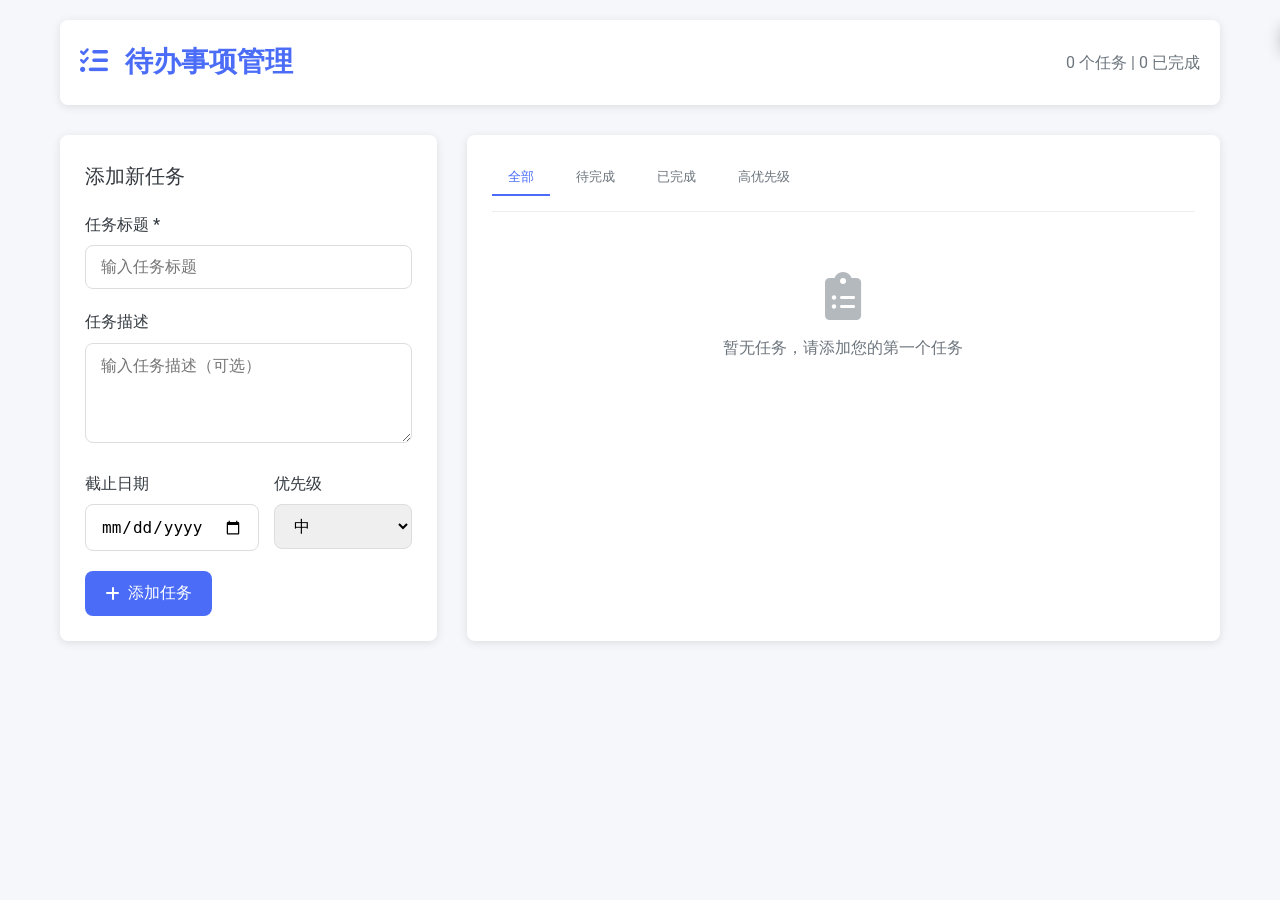
==== index.html @ 93b29b3c "add todolist" ====
<!DOCTYPE html>
<html lang="zh-CN">
<head>
    <meta charset="UTF-8">
    <meta name="viewport" content="width=device-width, initial-scale=1.0">
    <title>待办事项管理</title>
    <link rel="stylesheet" href="styles.css">
    <link href="https://fonts.googleapis.com/css2?family=Roboto:wght@300;400;500;700&display=swap" rel="stylesheet">
    <link rel="stylesheet" href="https://cdnjs.cloudflare.com/ajax/libs/font-awesome/6.0.0-beta3/css/all.min.css">
</head>
<body>
    <div class="container">
        <header class="header">
            <h1><i class="fas fa-tasks"></i> 待办事项管理</h1>
            <div class="header-stats">
                <span id="totalTasks">0</span> 个任务 | 
                <span id="completedTasks">0</span> 已完成
            </div>
        </header>

        <main class="main-content">
            <section class="task-form-section">
                <h2>添加新任务</h2>
                <form id="taskForm" class="task-form">
                    <div class="form-group">
                        <label for="taskTitle">任务标题 *</label>
                        <input type="text" id="taskTitle" placeholder="输入任务标题" required>
                    </div>
                    
                    <div class="form-group">
                        <label for="taskDescription">任务描述</label>
                        <textarea id="taskDescription" placeholder="输入任务描述（可选）"></textarea>
                    </div>
                    
                    <div class="form-row">
                        <div class="form-group">
                            <label for="taskDeadline">截止日期</label>
                            <input type="date" id="taskDeadline">
                        </div>
                        
                        <div class="form-group">
                            <label for="taskPriority">优先级</label>
                            <select id="taskPriority">
                                <option value="low">低</option>
                                <option value="medium" selected>中</option>
                                <option value="high">高</option>
                            </select>
                        </div>
                    </div>
                    
                    <button type="submit" class="btn btn-primary">
                        <i class="fas fa-plus"></i> 添加任务
                    </button>
                </form>
            </section>

            <section class="task-list-section">
                <div class="task-filters">
                    <button class="filter-btn active" data-filter="all">全部</button>
                    <button class="filter-btn" data-filter="pending">待完成</button>
                    <button class="filter-btn" data-filter="completed">已完成</button>
                    <button class="filter-btn" data-filter="high">高优先级</button>
                </div>
                
                <div id="taskList" class="task-list">
                    <!-- 任务列表将在这里动态生成 -->
                </div>
                
                <div id="emptyState" class="empty-state">
                    <i class="fas fa-clipboard-list"></i>
                    <p>暂无任务，请添加您的第一个任务</p>
                </div>
            </section>
        </main>
    </div>

    <!-- 编辑任务模态框 -->
    <div id="editModal" class="modal">
        <div class="modal-content">
            <div class="modal-header">
                <h3>编辑任务</h3>
                <span class="close-btn" id="closeModal">&times;</span>
            </div>
            <form id="editForm" class="modal-body">
                <input type="hidden" id="editTaskId">
                
                <div class="form-group">
                    <label for="editTaskTitle">任务标题 *</label>
                    <input type="text" id="editTaskTitle" required>
                </div>
                
                <div class="form-group">
                    <label for="editTaskDescription">任务描述</label>
                    <textarea id="editTaskDescription"></textarea>
                </div>
                
                <div class="form-row">
                    <div class="form-group">
                        <label for="editTaskDeadline">截止日期</label>
                        <input type="date" id="editTaskDeadline">
                    </div>
                    
                    <div class="form-group">
                        <label for="editTaskPriority">优先级</label>
                        <select id="editTaskPriority">
                            <option value="low">低</option>
                            <option value="medium">中</option>
                            <option value="high">高</option>
                        </select>
                    </div>
                </div>
                
                <div class="form-group">
                    <label for="editTaskStatus">任务状态</label>
                    <select id="editTaskStatus">
                        <option value="pending">待完成</option>
                        <option value="completed">已完成</option>
                    </select>
                </div>
                
                <div class="modal-footer">
                    <button type="button" class="btn btn-secondary" id="cancelEdit">取消</button>
                    <button type="submit" class="btn btn-primary">保存更改</button>
                </div>
            </form>
        </div>
    </div>

    <!-- 删除确认模态框 -->
    <div id="deleteModal" class="modal">
        <div class="modal-content modal-sm">
            <div class="modal-header">
                <h3>确认删除</h3>
                <span class="close-btn" id="closeDeleteModal">&times;</span>
            </div>
            <div class="modal-body">
                <p>您确定要删除这个任务吗？此操作无法撤销。</p>
            </div>
            <div class="modal-footer">
                <button class="btn btn-secondary" id="cancelDelete">取消</button>
                <button class="btn btn-danger" id="confirmDelete">删除</button>
            </div>
        </div>
    </div>

    <!-- 通知提示 -->
    <div id="notification" class="notification"></div>

    <script src="script.js"></script>
</body>
</html>
---- styles.css ----
/* 全局样式 */
:root {
    --primary-color: #4a6cf7;
    --primary-dark: #3a5bd9;
    --secondary-color: #6c757d;
    --success-color: #28a745;
    --danger-color: #dc3545;
    --warning-color: #ffc107;
    --info-color: #17a2b8;
    --light-color: #f8f9fa;
    --dark-color: #343a40;
    --gray-color: #6c757d;
    --border-radius: 8px;
    --box-shadow: 0 2px 10px rgba(0, 0, 0, 0.1);
    --transition: all 0.3s ease;
}

* {
    margin: 0;
    padding: 0;
    box-sizing: border-box;
}

body {
    font-family: 'Roboto', sans-serif;
    background-color: #f5f7fa;
    color: #333;
    line-height: 1.6;
}

.container {
    max-width: 1200px;
    margin: 0 auto;
    padding: 20px;
}

/* 头部样式 */
.header {
    display: flex;
    justify-content: space-between;
    align-items: center;
    margin-bottom: 30px;
    padding: 20px;
    background-color: white;
    border-radius: var(--border-radius);
    box-shadow: var(--box-shadow);
}

.header h1 {
    color: var(--primary-color);
    font-size: 28px;
    font-weight: 700;
}

.header h1 i {
    margin-right: 10px;
}

.header-stats {
    color: var(--gray-color);
    font-size: 16px;
}

/* 主要内容区域 */
.main-content {
    display: grid;
    grid-template-columns: 1fr 2fr;
    gap: 30px;
}

/* 表单区域 */
.task-form-section {
    background-color: white;
    padding: 25px;
    border-radius: var(--border-radius);
    box-shadow: var(--box-shadow);
    height: fit-content;
}

.task-form-section h2 {
    margin-bottom: 20px;
    color: var(--dark-color);
    font-size: 20px;
    font-weight: 500;
}

.form-group {
    margin-bottom: 20px;
}

.form-group label {
    display: block;
    margin-bottom: 8px;
    font-weight: 500;
    color: var(--dark-color);
}

.form-group input,
.form-group textarea,
.form-group select {
    width: 100%;
    padding: 12px 15px;
    border: 1px solid #ddd;
    border-radius: var(--border-radius);
    font-size: 16px;
    transition: var(--transition);
}

.form-group input:focus,
.form-group textarea:focus,
.form-group select:focus {
    border-color: var(--primary-color);
    outline: none;
    box-shadow: 0 0 0 3px rgba(74, 108, 247, 0.2);
}

.form-group textarea {
    resize: vertical;
    min-height: 100px;
}

.form-row {
    display: grid;
    grid-template-columns: 1fr 1fr;
    gap: 15px;
}

/* 按钮样式 */
.btn {
    display: inline-flex;
    align-items: center;
    justify-content: center;
    padding: 12px 20px;
    border: none;
    border-radius: var(--border-radius);
    font-size: 16px;
    font-weight: 500;
    cursor: pointer;
    transition: var(--transition);
    text-decoration: none;
}

.btn i {
    margin-right: 8px;
}

.btn-primary {
    background-color: var(--primary-color);
    color: white;
}

.btn-primary:hover {
    background-color: var(--primary-dark);
}

.btn-secondary {
    background-color: var(--secondary-color);
    color: white;
}

.btn-danger {
    background-color: var(--danger-color);
    color: white;
}

/* 任务列表区域 */
.task-list-section {
    background-color: white;
    padding: 25px;
    border-radius: var(--border-radius);
    box-shadow: var(--box-shadow);
}

.task-filters {
    display: flex;
    margin-bottom: 20px;
    border-bottom: 1px solid #eee;
    padding-bottom: 15px;
}

.filter-btn {
    padding: 8px 16px;
    margin-right: 10px;
    background: none;
    border: none;
    border-bottom: 2px solid transparent;
    color: var(--gray-color);
    font-weight: 500;
    cursor: pointer;
    transition: var(--transition);
}

.filter-btn:hover {
    color: var(--primary-color);
}

.filter-btn.active {
    color: var(--primary-color);
    border-bottom-color: var(--primary-color);
}

.task-list {
    display: flex;
    flex-direction: column;
    gap: 15px;
}

.task-item {
    padding: 20px;
    border-radius: var(--border-radius);
    background-color: #f9f9f9;
    border-left: 4px solid var(--primary-color);
    transition: var(--transition);
}

.task-item:hover {
    transform: translateY(-2px);
    box-shadow: var(--box-shadow);
}

.task-item.completed {
    opacity: 0.7;
    border-left-color: var(--success-color);
}

.task-item.high-priority {
    border-left-color: var(--danger-color);
}

.task-item.medium-priority {
    border-left-color: var(--warning-color);
}

.task-item.low-priority {
    border-left-color: var(--info-color);
}

.task-header {
    display: flex;
    justify-content: space-between;
    align-items: center;
    margin-bottom: 10px;
}

.task-title {
    font-size: 18px;
    font-weight: 500;
    color: var(--dark-color);
}

.task-item.completed .task-title {
    text-decoration: line-through;
    color: var(--gray-color);
}

.task-actions {
    display: flex;
    gap: 10px;
}

.task-btn {
    background: none;
    border: none;
    color: var(--gray-color);
    cursor: pointer;
    font-size: 16px;
    transition: var(--transition);
}

.task-btn:hover {
    color: var(--primary-color);
}

.task-btn.delete:hover {
    color: var(--danger-color);
}

.task-description {
    margin-bottom: 15px;
    color: var(--gray-color);
    font-size: 14px;
}

.task-meta {
    display: flex;
    justify-content: space-between;
    font-size: 14px;
    color: var(--gray-color);
}

.task-deadline {
    display: flex;
    align-items: center;
}

.task-deadline i {
    margin-right: 5px;
}

.task-deadline.overdue {
    color: var(--danger-color);
    font-weight: 500;
}

.priority-badge {
    padding: 3px 8px;
    border-radius: 12px;
    font-size: 12px;
    font-weight: 500;
    text-transform: uppercase;
}

.priority-high {
    background-color: rgba(220, 53, 69, 0.1);
    color: var(--danger-color);
}

.priority-medium {
    background-color: rgba(255, 193, 7, 0.1);
    color: var(--warning-color);
}

.priority-low {
    background-color: rgba(23, 162, 184, 0.1);
    color: var(--info-color);
}

.empty-state {
    text-align: center;
    padding: 40px 20px;
    color: var(--gray-color);
}

.empty-state i {
    font-size: 48px;
    margin-bottom: 15px;
    opacity: 0.5;
}

/* 模态框样式 */
.modal {
    display: none;
    position: fixed;
    top: 0;
    left: 0;
    width: 100%;
    height: 100%;
    background-color: rgba(0, 0, 0, 0.5);
    z-index: 1000;
    align-items: center;
    justify-content: center;
}

.modal.show {
    display: flex;
}

.modal-content {
    background-color: white;
    border-radius: var(--border-radius);
    box-shadow: 0 5px 15px rgba(0, 0, 0, 0.3);
    width: 90%;
    max-width: 600px;
    max-height: 90vh;
    overflow-y: auto;
}

.modal-content.modal-sm {
    max-width: 400px;
}

.modal-header {
    display: flex;
    justify-content: space-between;
    align-items: center;
    padding: 20px;
    border-bottom: 1px solid #eee;
}

.modal-header h3 {
    margin: 0;
    font-size: 20px;
    font-weight: 500;
}

.close-btn {
    font-size: 24px;
    background: none;
    border: none;
    cursor: pointer;
    color: var(--gray-color);
}

.modal-body {
    padding: 20px;
}

.modal-footer {
    display: flex;
    justify-content: flex-end;
    gap: 10px;
    padding: 20px;
    border-top: 1px solid #eee;
}

/* 通知提示样式 */
.notification {
    position: fixed;
    top: 20px;
    right: 20px;
    padding: 15px 20px;
    background-color: white;
    border-radius: var(--border-radius);
    box-shadow: 0 5px 15px rgba(0, 0, 0, 0.2);
    transform: translateX(150%);
    transition: transform 0.3s ease;
    z-index: 2000;
    max-width: 350px;
}

.notification.show {
    transform: translateX(0);
}

.notification.success {
    border-left: 4px solid var(--success-color);
}

.notification.error {
    border-left: 4px solid var(--danger-color);
}

.notification.info {
    border-left: 4px solid var(--info-color);
}

/* 响应式设计 */
@media (max-width: 992px) {
    .main-content {
        grid-template-columns: 1fr;
    }
    
    .task-form-section {
        order: 2;
    }
    
    .task-list-section {
        order: 1;
    }
}

@media (max-width: 768px) {
    .container {
        padding: 10px;
    }
    
    .header {
        flex-direction: column;
        align-items: flex-start;
        gap: 10px;
    }
    
    .form-row {
        grid-template-columns: 1fr;
    }
    
    .task-filters {
        flex-wrap: wrap;
        gap: 5px;
    }
    
    .filter-btn {
        margin-right: 0;
        margin-bottom: 5px;
    }
    
    .task-header {
        flex-direction: column;
        align-items: flex-start;
        gap: 10px;
    }
    
    .task-meta {
        flex-direction: column;
        gap: 5px;
    }
}

@media (max-width: 480px) {
    .header h1 {
        font-size: 24px;
    }
    
    .task-item {
        padding: 15px;
    }
    
    .modal-content {
        width: 95%;
    }
}
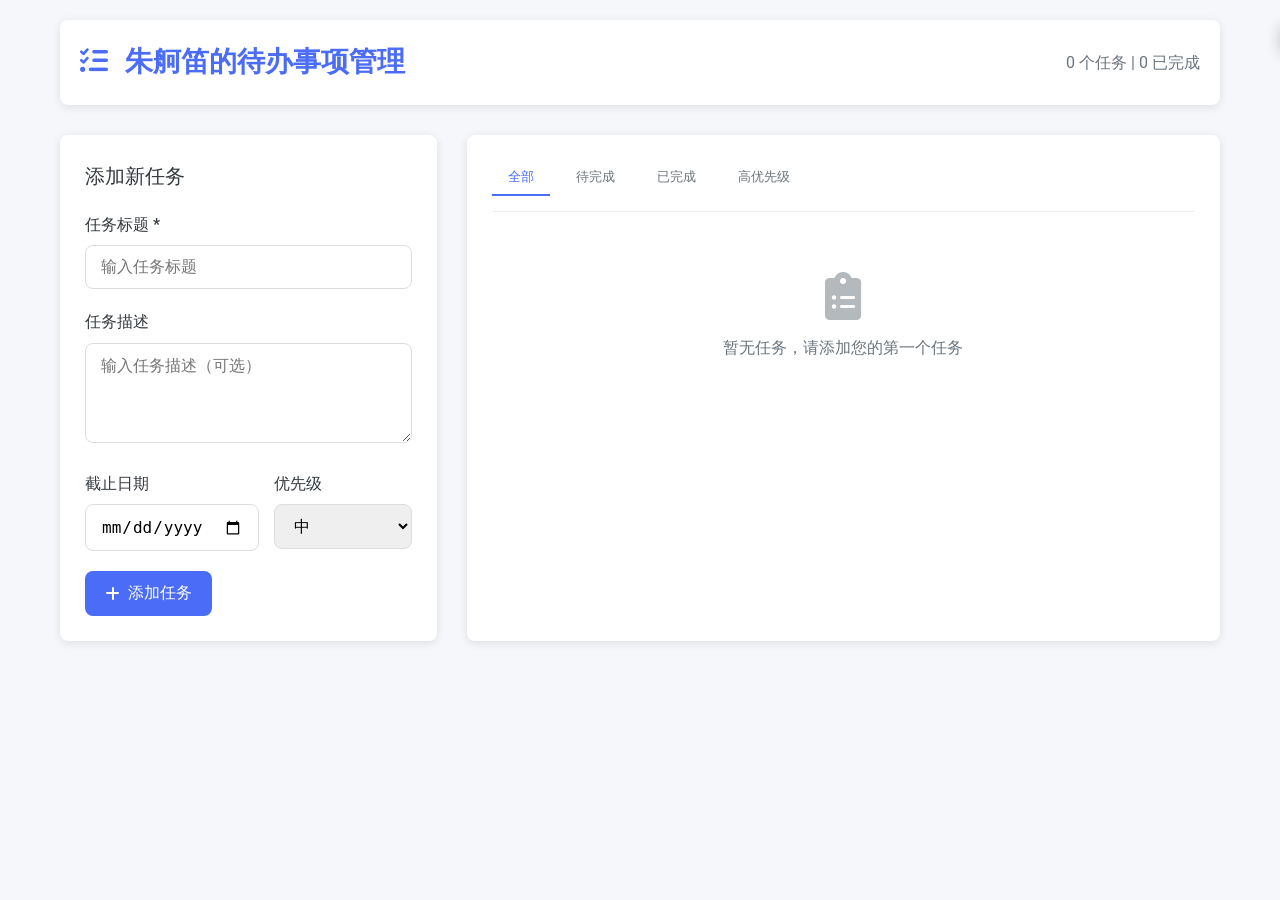
==== commit f8db3d61: "add name to title" ====
--- a/index.html
+++ b/index.html
@@ -3,7 +3,7 @@
 <head>
     <meta charset="UTF-8">
     <meta name="viewport" content="width=device-width, initial-scale=1.0">
-    <title>待办事项管理</title>
+    <title>朱舸笛的待办事项管理</title>
     <link rel="stylesheet" href="styles.css">
     <link href="https://fonts.googleapis.com/css2?family=Roboto:wght@300;400;500;700&display=swap" rel="stylesheet">
     <link rel="stylesheet" href="https://cdnjs.cloudflare.com/ajax/libs/font-awesome/6.0.0-beta3/css/all.min.css">
@@ -11,7 +11,7 @@
 <body>
     <div class="container">
         <header class="header">
-            <h1><i class="fas fa-tasks"></i> 待办事项管理</h1>
+            <h1><i class="fas fa-tasks"></i> 朱舸笛的待办事项管理</h1>
             <div class="header-stats">
                 <span id="totalTasks">0</span> 个任务 | 
                 <span id="completedTasks">0</span> 已完成
